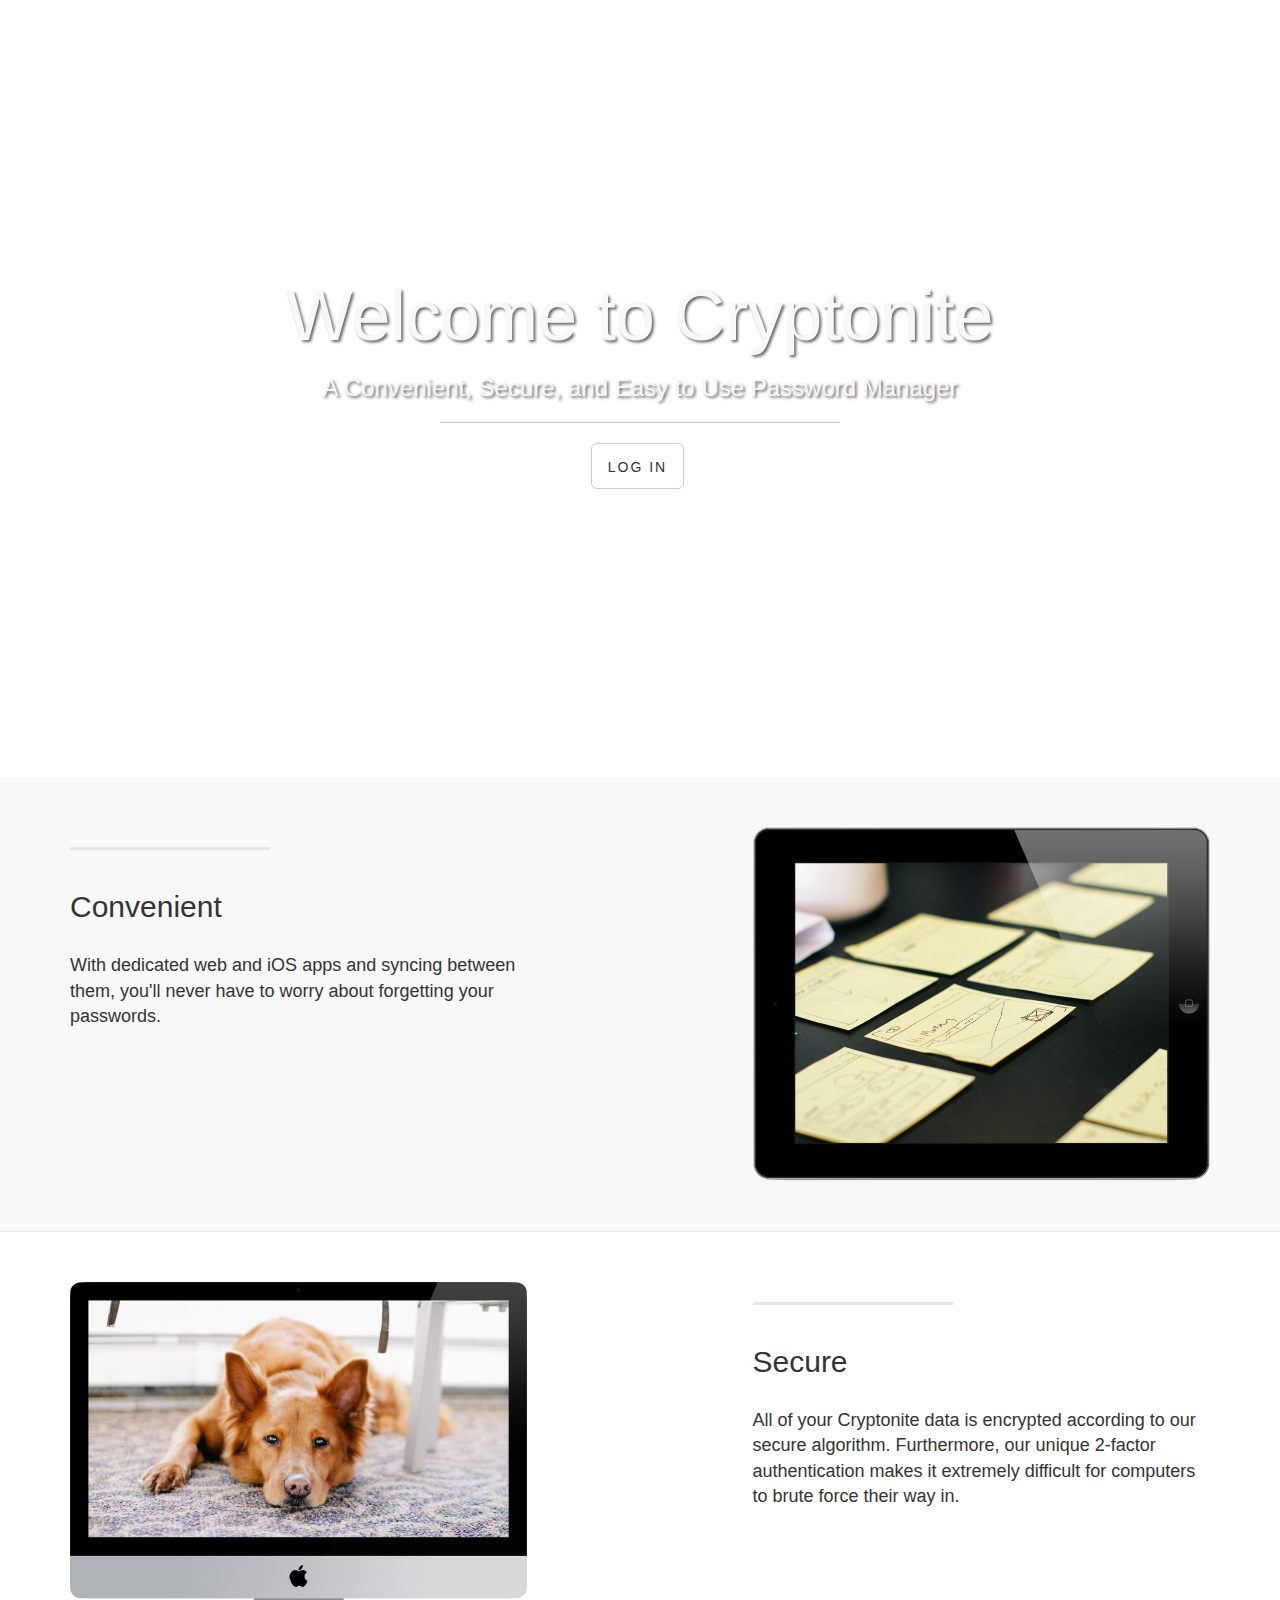
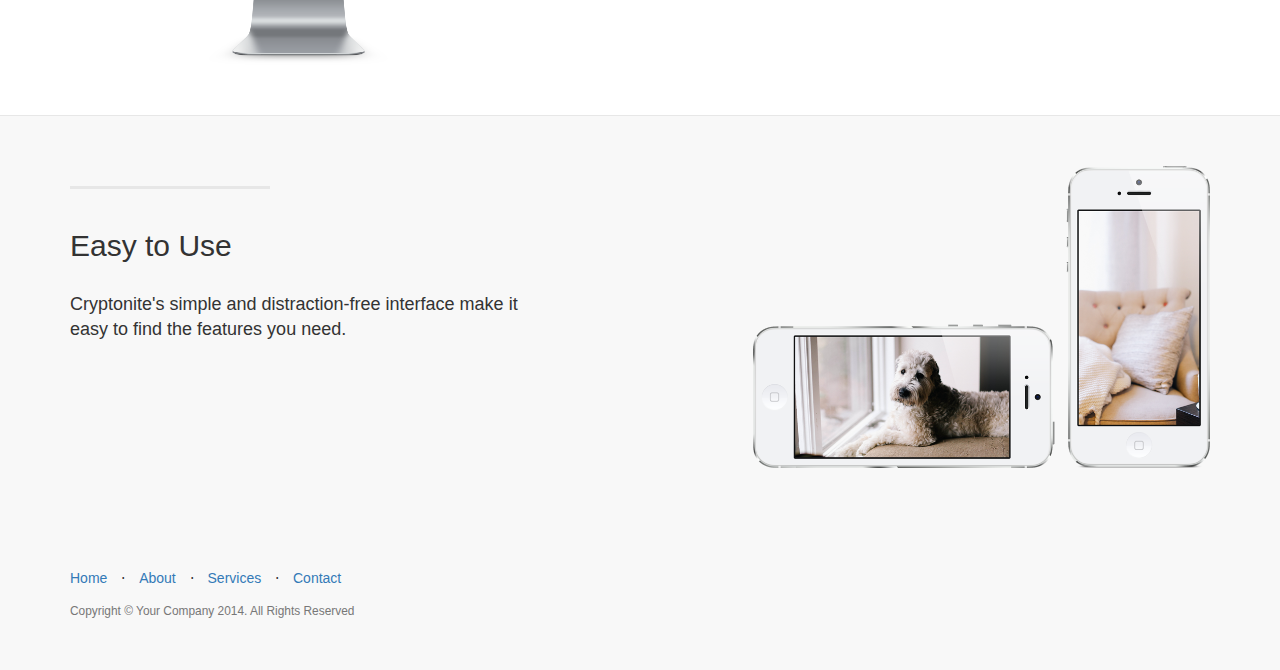
==== Cryptonite-Client/startbootstrap-landing-page-gh-pages/index.html @ f4209de6 "Added landing page home" ====
<!DOCTYPE html>
<html lang="en">

<head>

    <meta charset="utf-8">
    <meta http-equiv="X-UA-Compatible" content="IE=edge">
    <meta name="viewport" content="width=device-width, initial-scale=1">
    <meta name="description" content="">
    <meta name="author" content="">

    <title>Welcome to Cryptonite</title>

    <!-- Bootstrap Core CSS -->
    <link href="css/bootstrap.min.css" rel="stylesheet">

    <!-- Custom CSS -->
    <link href="css/landing-page.css" rel="stylesheet">

    <!-- Custom Fonts -->
    <link href="font-awesome/css/font-awesome.min.css" rel="stylesheet" type="text/css">
    <link href="https://fonts.googleapis.com/css?family=Lato:300,400,700,300italic,400italic,700italic" rel="stylesheet" type="text/css">

    <!-- HTML5 Shim and Respond.js IE8 support of HTML5 elements and media queries -->
    <!-- WARNING: Respond.js doesn't work if you view the page via file:// -->
    <!--[if lt IE 9]>
        <script src="https://oss.maxcdn.com/libs/html5shiv/3.7.0/html5shiv.js"></script>
        <script src="https://oss.maxcdn.com/libs/respond.js/1.4.2/respond.min.js"></script>
    <![endif]-->

</head>

<body>

    <!-- Header -->
    <a name="about"></a>
    <div class="intro-header">
        <div class="container">

            <div class="row">
                <div class="col-lg-12">
                    <div class="intro-message">
                        <h1>Welcome to Cryptonite</h1>
                        <h3>A Convenient, Secure, and Easy to Use Password Manager</h3>
                        <hr class="intro-divider">
                        <ul class="list-inline intro-social-buttons">
                            <li>
                                <a href="#" data-toggle="modal" data-target="#login-modal" class="btn btn-default btn-lg"> <span class="network-name">Log In</span></a>
                            </li>
                        </ul>
                    </div>
                </div>
            </div>
            <div class="modal fade" id="login-modal" tabindex="-1" role="dialog" aria-labelledby="myModalLabel" aria-hidden="true" style="display: none;">
          <div class="modal-dialog">
                <div class="loginmodal-container">
                    <h1>Login to Your Account</h1><br>
                  <form>
                    <input type="text" name="user" placeholder="Username">
                    <input type="password" name="pass" placeholder="Password">
                    <input type="submit" name="login" class="login loginmodal-submit" value="Login">
                  </form>

                  <div class="login-help">
                    <a href="#">Register</a> - <a href="#">Forgot Password</a>
                  </div>
                </div>
            </div>
          </div>

        </div>
        <!-- /.container -->

    </div>
    <!-- /.intro-header -->

    <!-- Page Content -->

	<a  name="services"></a>
    <div class="content-section-a">

        <div class="container">
            <div class="row">
                <div class="col-lg-5 col-sm-6">
                    <hr class="section-heading-spacer">
                    <div class="clearfix"></div>
                    <h2 class="section-heading">Convenient</h2>
                    <p class="lead">With dedicated web and iOS apps and syncing between them, you'll never have to worry about forgetting your passwords.</p>
                </div>
                <div class="col-lg-5 col-lg-offset-2 col-sm-6">
                    <img class="img-responsive" src="img/ipad.png" alt="">
                </div>
            </div>

        </div>
        <!-- /.container -->

    </div>
    <!-- /.content-section-a -->

    <div class="content-section-b">

        <div class="container">

            <div class="row">
                <div class="col-lg-5 col-lg-offset-1 col-sm-push-6  col-sm-6">
                    <hr class="section-heading-spacer">
                    <div class="clearfix"></div>
                    <h2 class="section-heading">Secure</h2>
                    <p class="lead">All of your Cryptonite data is encrypted according to our secure algorithm. Furthermore, our unique 2-factor authentication makes it extremely difficult for computers to brute force their way in.</p>
                </div>
                <div class="col-lg-5 col-sm-pull-6  col-sm-6">
                    <img class="img-responsive" src="img/dog.png" alt="">
                </div>
            </div>

        </div>
        <!-- /.container -->

    </div>
    <!-- /.content-section-b -->

    <div class="content-section-a">

        <div class="container">

            <div class="row">
                <div class="col-lg-5 col-sm-6">
                    <hr class="section-heading-spacer">
                    <div class="clearfix"></div>
                    <h2 class="section-heading">Easy to Use</h2>
                    <p class="lead">Cryptonite's simple and distraction-free interface make it easy to find the features you need.</p>
                </div>
                <div class="col-lg-5 col-lg-offset-2 col-sm-6">
                    <img class="img-responsive" src="img/phones.png" alt="">
                </div>
            </div>

        </div>
        <!-- /.container -->

    </div>
    <!-- /.content-section-a -->

	<a  name="contact"></a>
    <!-- /.banner -->

    <!-- Footer -->
    <footer>
        <div class="container">
            <div class="row">
                <div class="col-lg-12">
                    <ul class="list-inline">
                        <li>
                            <a href="#">Home</a>
                        </li>
                        <li class="footer-menu-divider">&sdot;</li>
                        <li>
                            <a href="#about">About</a>
                        </li>
                        <li class="footer-menu-divider">&sdot;</li>
                        <li>
                            <a href="#services">Services</a>
                        </li>
                        <li class="footer-menu-divider">&sdot;</li>
                        <li>
                            <a href="#contact">Contact</a>
                        </li>
                    </ul>
                    <p class="copyright text-muted small">Copyright &copy; Your Company 2014. All Rights Reserved</p>
                </div>
            </div>
        </div>
    </footer>

    <!-- jQuery -->
    <script src="js/jquery.js"></script>

    <!-- Bootstrap Core JavaScript -->
    <script src="js/bootstrap.min.js"></script>

</body>

</html>
---- Cryptonite-Client/startbootstrap-landing-page-gh-pages/css/landing-page.css ----
/*
 * Start Bootstrap - Landing Page (http://startbootstrap.com/)
 * Copyright 2013-2016 Start Bootstrap
 * Licensed under MIT (https://github.com/BlackrockDigital/startbootstrap/blob/gh-pages/LICENSE)
 */

body,
html {
    width: 100%;
    height: 100%;
}

body,
h1,
h2,
h3,
h4,
h5,
h6 {
    font-family: "Roboto","Helvetica Neue",Helvetica,Arial,sans-serif;
    font-weight: regular;
}

.topnav {
    font-size: 14px;
}

.lead {
    font-size: 18px;
    font-weight: 400;
}

.intro-header {
    padding-top: 50px; /* If you're making other pages, make sure there is 50px of padding to make sure the navbar doesn't overlap content! */
    padding-bottom: 50px;
    text-align: center;
    color: #f8f8f8;
    background: url(../img/intro-bg.jpg) no-repeat center center;
    background-size: cover;
}

.intro-message {
    position: relative;
    padding-top: 20%;
    padding-bottom: 20%;
}

.intro-message > h1 {
    margin: 0;
    text-shadow: 2px 2px 3px rgba(0,0,0,0.6);
    font-size: 5em;
}

.intro-divider {
    width: 400px;
    border-top: 1px solid #f8f8f8;
    border-bottom: 1px solid rgba(0,0,0,0.2);
}

.intro-message > h3 {
    text-shadow: 2px 2px 3px rgba(0,0,0,0.6);
}

@media(max-width:767px) {
    .intro-message {
        padding-bottom: 15%;
    }

    .intro-message > h1 {
        font-size: 3em;
    }

    ul.intro-social-buttons > li {
        display: block;
        margin-bottom: 20px;
        padding: 0;
    }

    ul.intro-social-buttons > li:last-child {
        margin-bottom: 0;
    }

    .intro-divider {
        width: 100%;
    }
}

.network-name {
    text-transform: uppercase;
    font-size: 14px;
    font-weight: 400;
    letter-spacing: 2px;
}

.content-section-a {
    padding: 50px 0;
    background-color: #f8f8f8;
}

.content-section-b {
    padding: 50px 0;
    border-top: 1px solid #e7e7e7;
    border-bottom: 1px solid #e7e7e7;
}

.section-heading {
    margin-bottom: 30px;
}

.section-heading-spacer {
    float: left;
    width: 200px;
    border-top: 3px solid #e7e7e7;
}

.banner {
    padding: 100px 0;
    color: #f8f8f8;
    background: url(../img/banner-bg.jpg) no-repeat center center;
    background-size: cover;
}

.banner h2 {
    margin: 0;
    text-shadow: 2px 2px 3px rgba(0,0,0,0.6);
    font-size: 3em;
}

.banner ul {
    margin-bottom: 0;
}

.banner-social-buttons {
    float: right;
    margin-top: 0;
}

@media(max-width:1199px) {
    ul.banner-social-buttons {
        float: left;
        margin-top: 15px;
    }
}

@media(max-width:767px) {
    .banner h2 {
        margin: 0;
        text-shadow: 2px 2px 3px rgba(0,0,0,0.6);
        font-size: 3em;
    }

    ul.banner-social-buttons > li {
        display: block;
        margin-bottom: 20px;
        padding: 0;
    }

    ul.banner-social-buttons > li:last-child {
        margin-bottom: 0;
    }
}

footer {
    padding: 50px 0;
    background-color: #f8f8f8;
}

p.copyright {
    margin: 15px 0 0;
}

/****** LOGIN MODAL ******/
.loginmodal-container {
  font-family: "Roboto" !important;
  padding: 30px;
  max-width: 350px;
  width: 100% !important;
  background-color: #F7F7F7;
  margin: 0 auto;
  border-radius: 2px;
  box-shadow: 0px 2px 2px rgba(0, 0, 0, 0.3);
  overflow: hidden;
}

.loginmodal-container h1 {
  text-align: center;
  font-size: 1.8em;
  font-family: "Roboto" !important;
  color: black;
}

.loginmodal-container input[type=submit] {
  width: 100%;
  display: block;
  margin-bottom: 10px;
  position: relative;
}

.loginmodal-container input[type=text], input[type=password] {
  height: 44px;
  font-size: 16px;
  width: 100%;
  margin-bottom: 10px;
  -webkit-appearance: none;
  background: #fff;
  border: 1px solid #d9d9d9;
  border-top: 1px solid #c0c0c0;
  /* border-radius: 2px; */
  padding: 0 8px;
  box-sizing: border-box;
  -moz-box-sizing: border-box;
}

.loginmodal-container input[type=text]:hover, input[type=password]:hover {
  border: 1px solid #b9b9b9;
  border-top: 1px solid #a0a0a0;
  -moz-box-shadow: inset 0 1px 2px rgba(0,0,0,0.1);
  -webkit-box-shadow: inset 0 1px 2px rgba(0,0,0,0.1);
  box-shadow: inset 0 1px 2px rgba(0,0,0,0.1);
}

.loginmodal {
  text-align: center;
  font-size: 14px;
  font-family: "Roboto", sans-serif;
  font-weight: 700;
  height: 36px;
  padding: 0 8px;
}

.loginmodal-submit {
  /* border: 1px solid #3079ed; */
  border: 0px;
  color: #fff;
  text-shadow: 0 1px rgba(0,0,0,0.1);
  background-color: #4d90fe;
  padding: 17px 0px;
  font-family: "Roboto";
  font-size: 14px;
  /* background-image: -webkit-gradient(linear, 0 0, 0 100%,   from(#4d90fe), to(#4787ed)); */
}

.loginmodal-submit:hover {
  /* border: 1px solid #2f5bb7; */
  border: 0px;
  text-shadow: 0 1px rgba(0,0,0,0.3);
  background-color: #357ae8;
  /* background-image: -webkit-gradient(linear, 0 0, 0 100%,   from(#4d90fe), to(#357ae8)); */
}

.loginmodal-container a {
  text-decoration: none;
  color: #666;
  font-weight: 400;
  text-align: center;
  display: inline-block;
  opacity: 0.6;
  transition: opacity ease 0.5s;
}

.login-help{
  font-size: 12px;
}
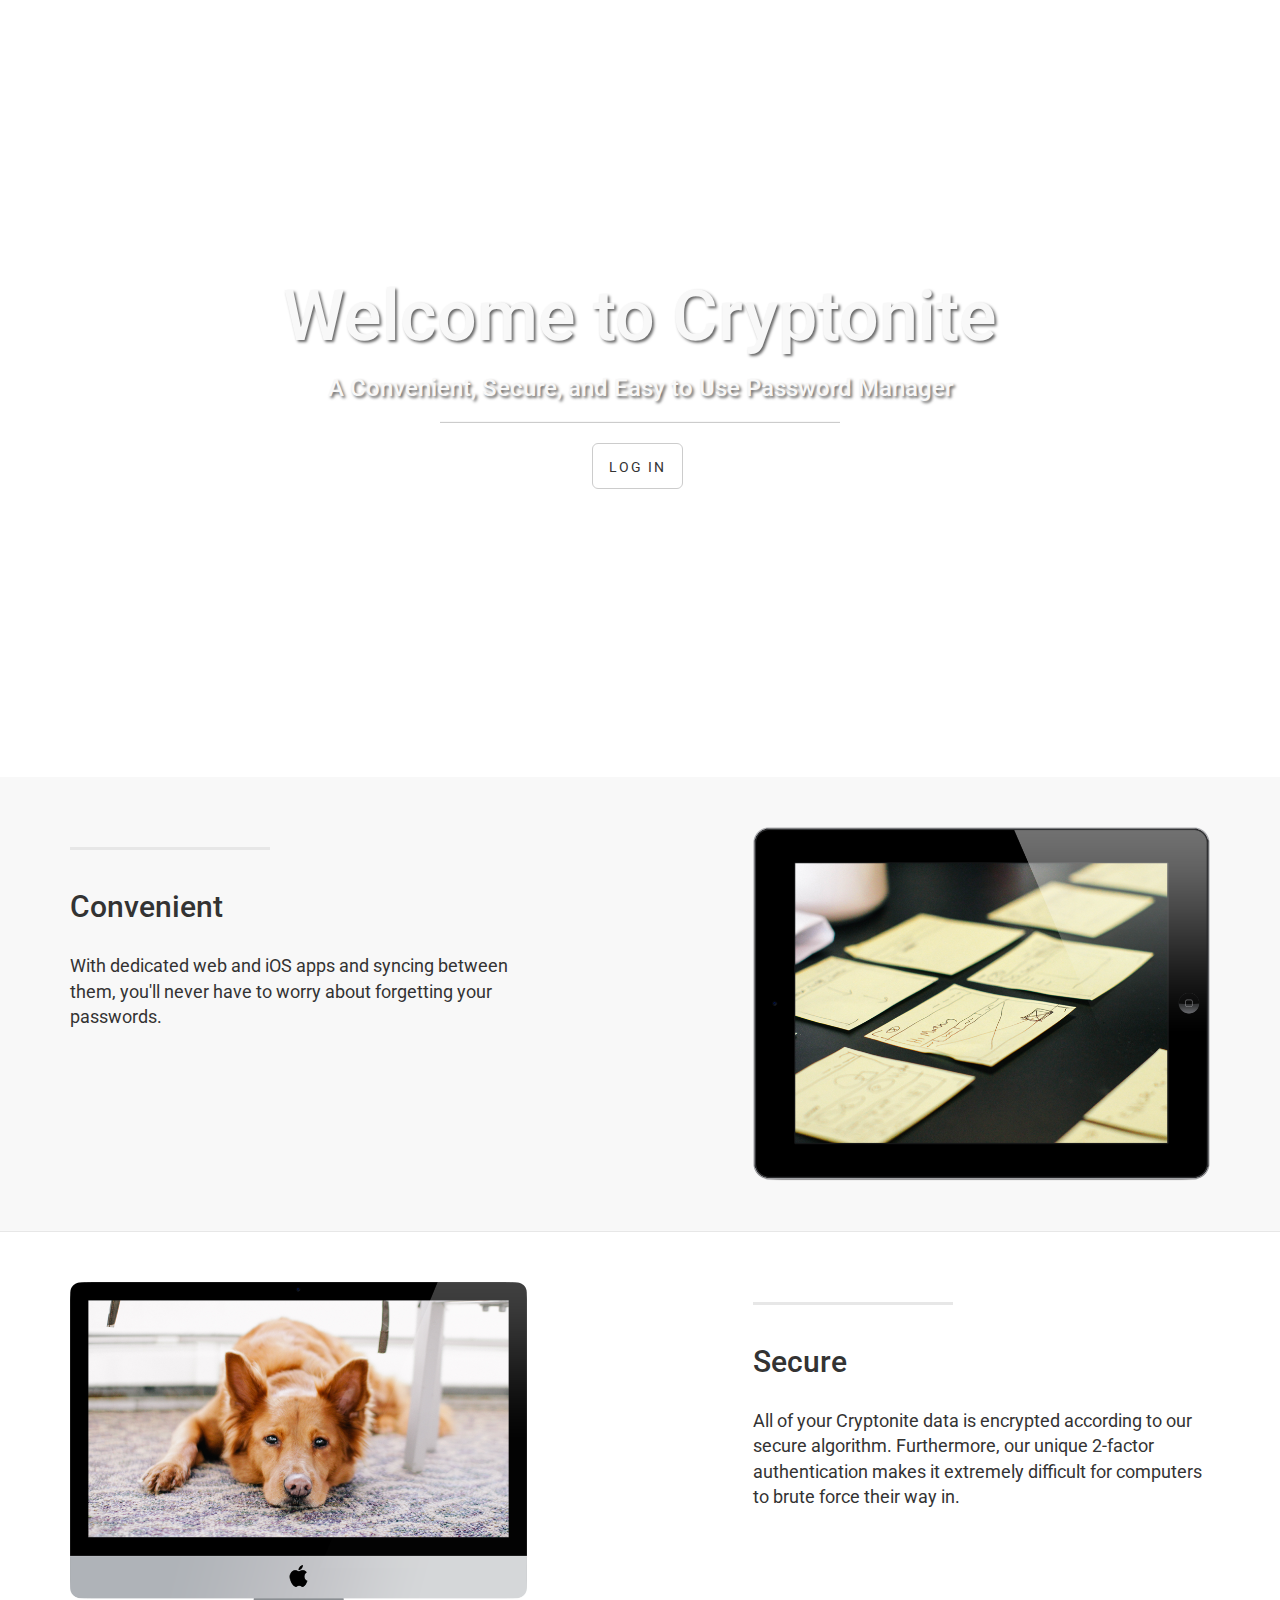
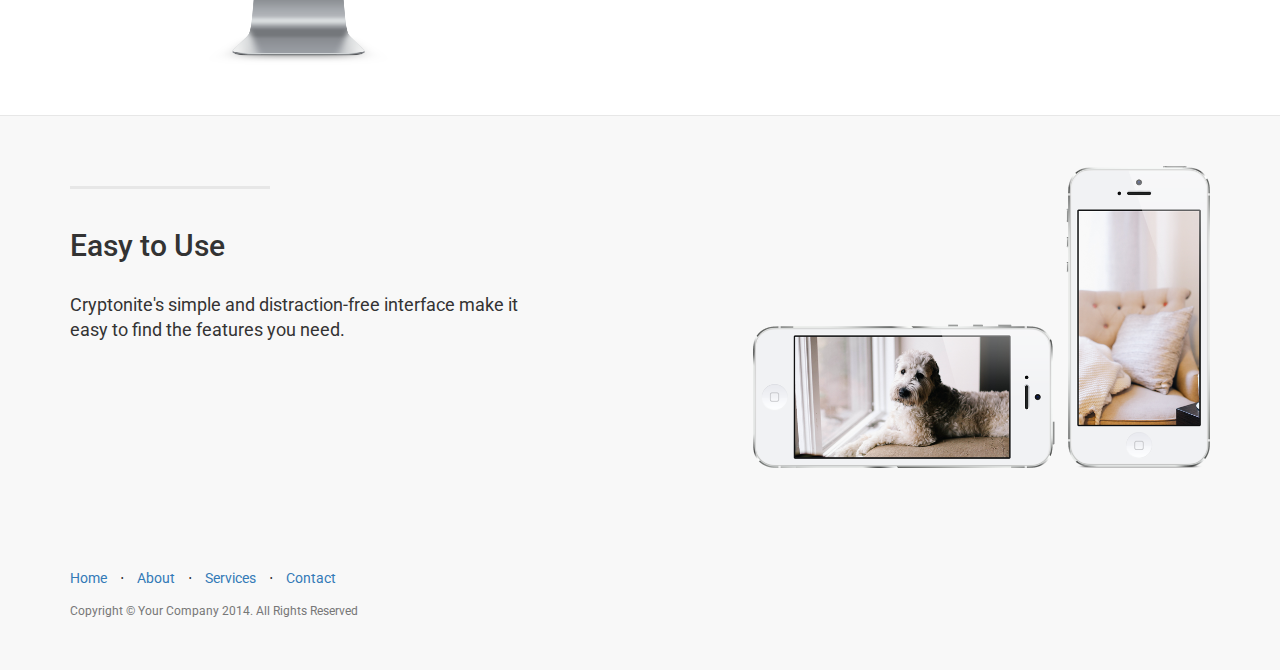
==== commit d5aae4dc: "Final commit" ====
--- a/Cryptonite-Client/startbootstrap-landing-page-gh-pages/index.html
+++ b/Cryptonite-Client/startbootstrap-landing-page-gh-pages/index.html
@@ -8,6 +8,7 @@
     <meta name="viewport" content="width=device-width, initial-scale=1">
     <meta name="description" content="">
     <meta name="author" content="">
+    <link rel="icon" href="../../CryptoniteLogoCurved148.png">
 
     <title>Welcome to Cryptonite</title>
 
@@ -56,7 +57,6 @@
                 <div class="loginmodal-container">
                     <h1>Login to Your Account</h1><br>
                   <form>
-                    <input type="text" name="user" placeholder="Username">
                     <input type="password" name="pass" placeholder="Password">
                     <input type="submit" name="login" class="login loginmodal-submit" value="Login">
                   </form>
--- a/Cryptonite-Client/startbootstrap-landing-page-gh-pages/css/landing-page.css
+++ b/Cryptonite-Client/startbootstrap-landing-page-gh-pages/css/landing-page.css
@@ -4,6 +4,7 @@
  * Licensed under MIT (https://github.com/BlackrockDigital/startbootstrap/blob/gh-pages/LICENSE)
  */
 
+@import url(http://fonts.googleapis.com/css?family=Roboto);
 body,
 html {
     width: 100%;
@@ -173,7 +174,7 @@
 .loginmodal-container {
   font-family: "Roboto" !important;
   padding: 30px;
-  max-width: 350px;
+  max-width: 100%;
   width: 100% !important;
   background-color: #F7F7F7;
   margin: 0 auto;
@@ -199,6 +200,7 @@
 .loginmodal-container input[type=text], input[type=password] {
   height: 44px;
   font-size: 16px;
+  font-family: "Roboto";
   width: 100%;
   margin-bottom: 10px;
   -webkit-appearance: none;
@@ -222,9 +224,10 @@
 .loginmodal {
   text-align: center;
   font-size: 14px;
-  font-family: "Roboto", sans-serif;
+  font-family: "Roboto", sans-serif !important;
   font-weight: 700;
-  height: 36px;
+  height: 10em;
+  padding-top:;
   padding: 0 8px;
 }
 
@@ -235,7 +238,7 @@
   text-shadow: 0 1px rgba(0,0,0,0.1);
   background-color: #4d90fe;
   padding: 17px 0px;
-  font-family: "Roboto";
+  font-family: "Roboto" !important;
   font-size: 14px;
   /* background-image: -webkit-gradient(linear, 0 0, 0 100%,   from(#4d90fe), to(#4787ed)); */
 }
